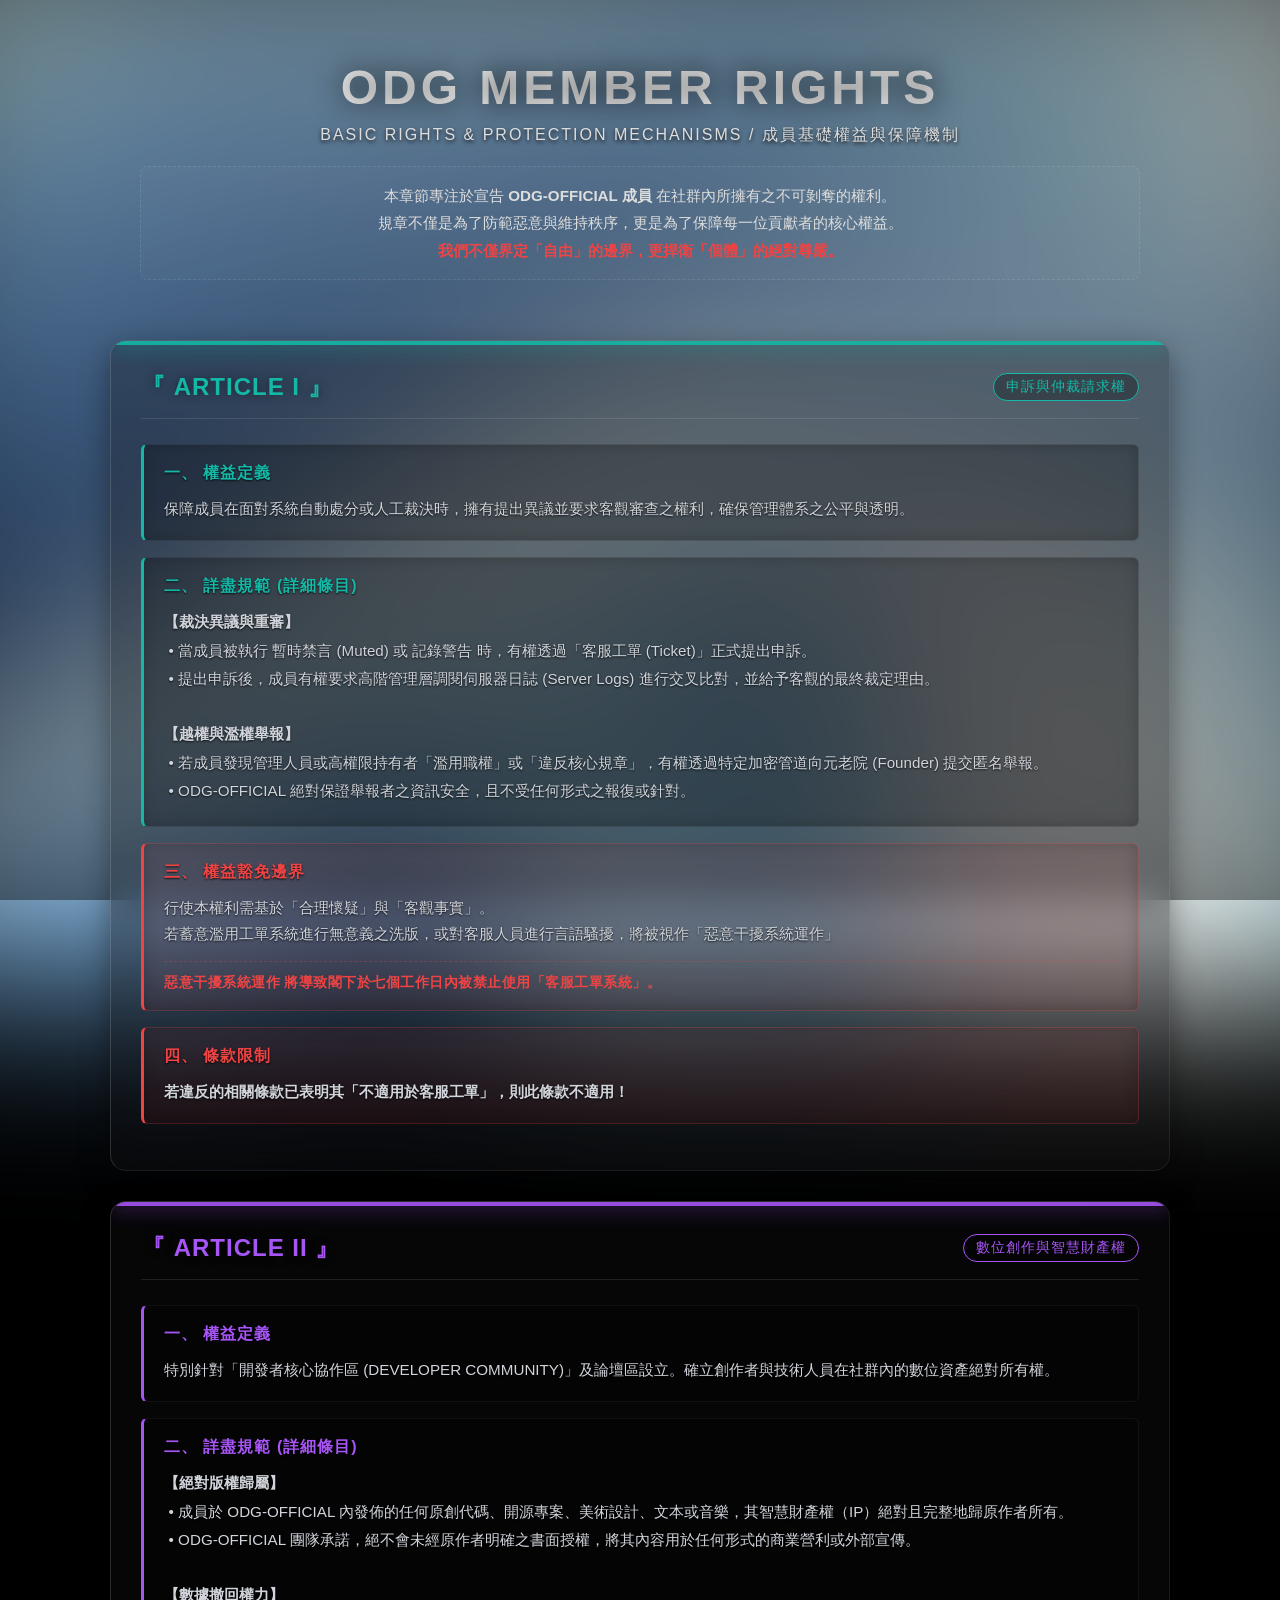
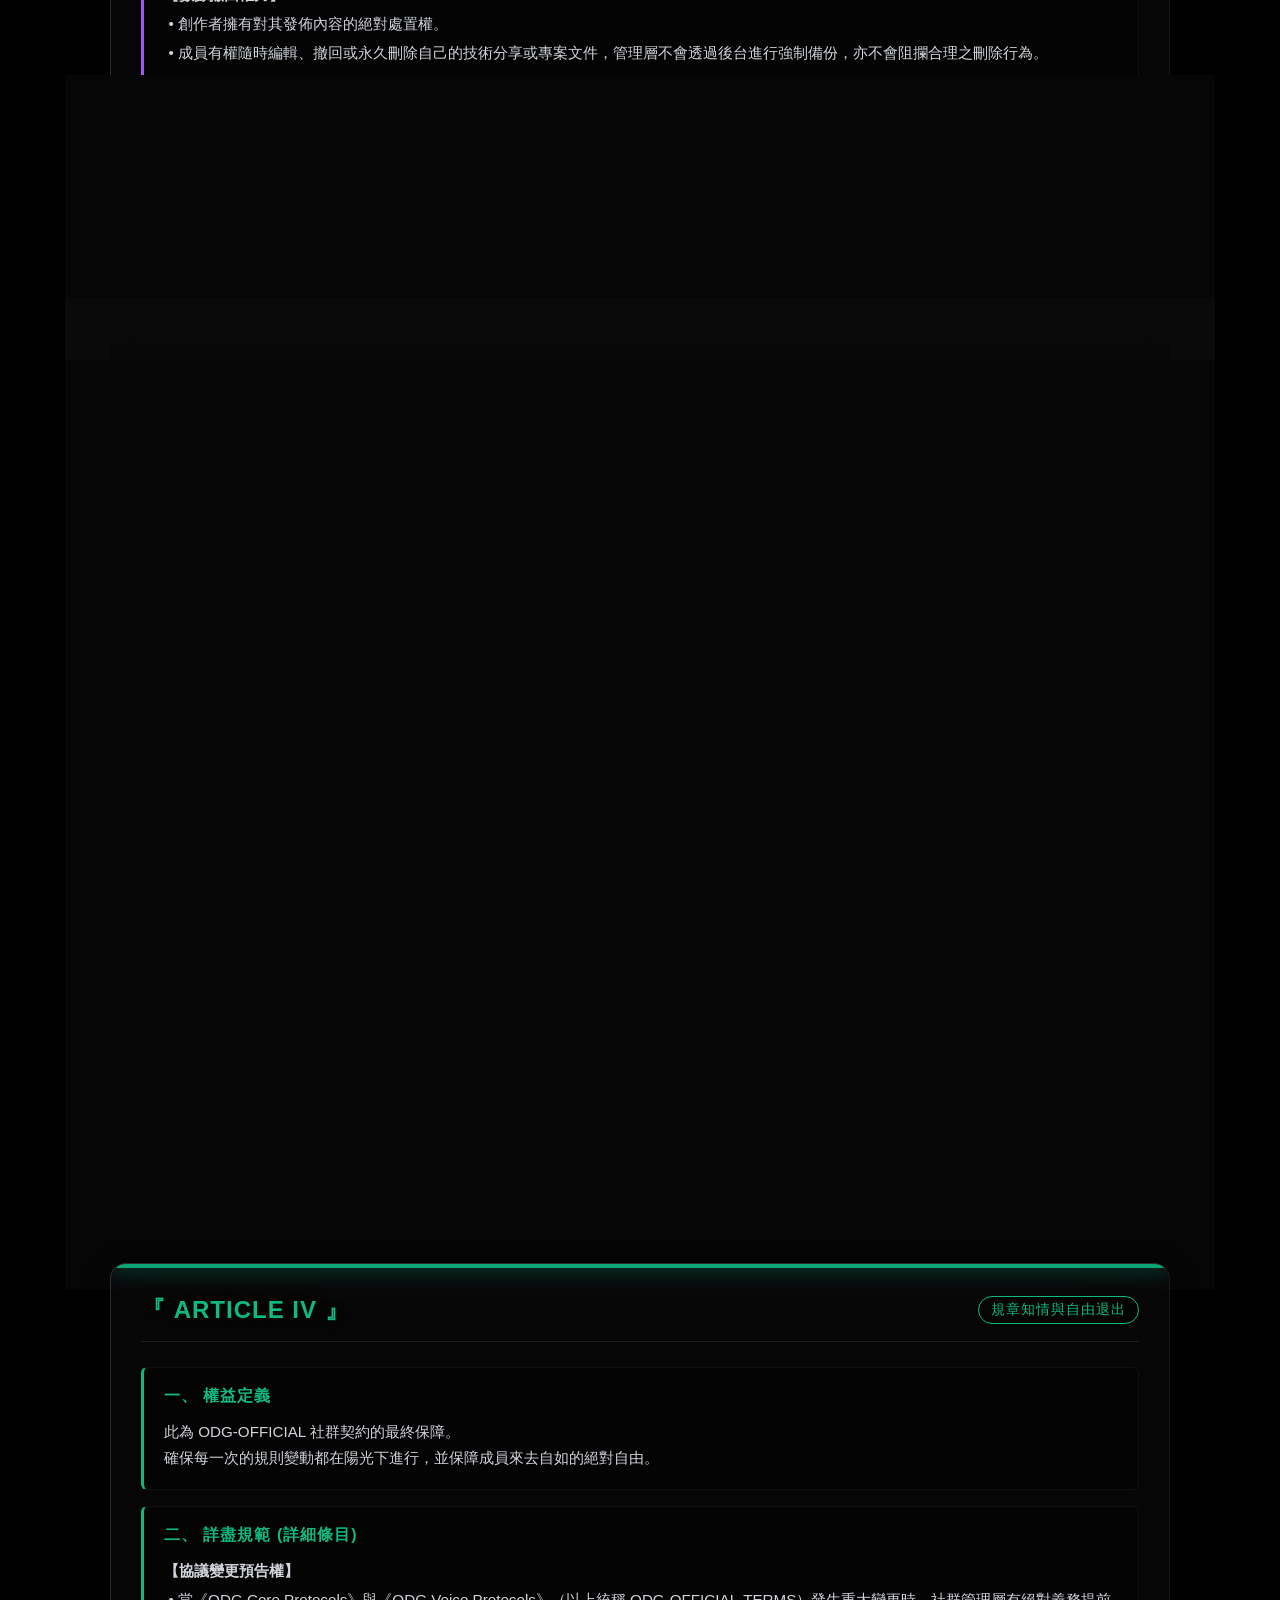
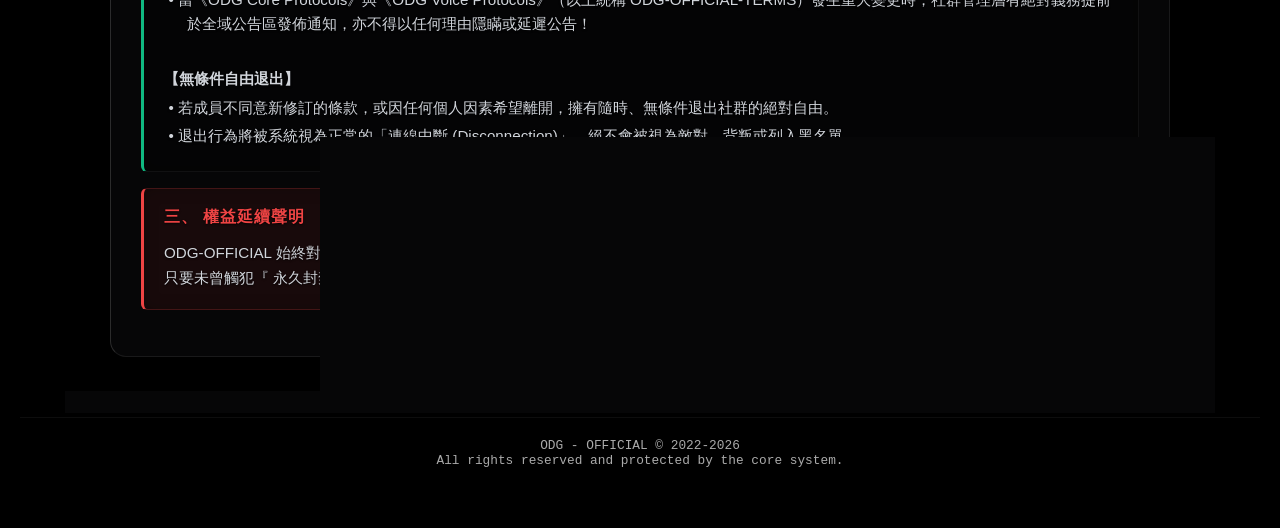
==== enforceable-rights/index.html @ 7519b7c3 "Update enforceable-rights fly~~" ====
<!DOCTYPE html>
<html lang="zh-TW">
<head>
    <meta charset="UTF-8">
    <meta name="viewport" content="width=device-width, initial-scale=1.0">
    <title>ODG-OFFICIAL | 成員基礎權益與保障機制</title>
    <link href="https://cdnjs.cloudflare.com/ajax/libs/font-awesome/6.5.2/css/all.min.css" rel="stylesheet">
    <link rel="stylesheet" href="style.css">
    <link rel="icon" href="favicon.png" type="image/png">
</head>
<body>

    <div class="header">
        <h1>ODG Member Rights</h1>
        <p>Basic Rights & Protection Mechanisms / 成員基礎權益與保障機制</p>
        <div class="rule-intro-text">
            本章節專注於宣告 <strong>ODG-OFFICIAL 成員</strong> 在社群內所擁有之不可剝奪的權利。<br>
            規章不僅是為了防範惡意與維持秩序，更是為了保障每一位貢獻者的核心權益。<br>
            <span class="highlight-text">我們不僅界定「自由」的邊界，更捍衛「個體」的絕對尊嚴。</span>
        </div>
    </div>

    <div class="rules-container">

        <div class="rule-card" style="--theme-color: #14b8a6;">
            <div class="card-header">
                <div class="role-name">『 ARTICLE I 』</div>
                <div class="role-badge">申訴與仲裁請求權</div>
            </div>
            
            <div class="legal-subcard">
                <div class="legal-section-title">一、 權益定義</div>
                <div class="legal-text">
                    保障成員在面對系統自動處分或人工裁決時，擁有提出異議並要求客觀審查之權利，確保管理體系之公平與透明。
                </div>
            </div>

            <div class="legal-subcard">
                <div class="legal-section-title">二、 詳盡規範 (詳細條目)</div>
                <div class="legal-text">
                    <strong>【裁決異議與重審】</strong>
                    <div style="padding-left: 1.5em; text-indent: -1.2em; margin: 4px 0; line-height: 1.6;">• 當成員被執行 暫時禁言 (Muted) 或 記錄警告 時，有權透過「客服工單 (Ticket)」正式提出申訴。</div>
                    <div style="padding-left: 1.5em; text-indent: -1.2em; margin: 4px 0; line-height: 1.6;">• 提出申訴後，成員有權要求高階管理層調閱伺服器日誌 (Server Logs) 進行交叉比對，並給予客觀的最終裁定理由。</div>
                    <br>
                    
                    <strong>【越權與濫權舉報】</strong>
                    <div style="padding-left: 1.5em; text-indent: -1.2em; margin: 4px 0; line-height: 1.6;">• 若成員發現管理人員或高權限持有者「濫用職權」或「違反核心規章」，有權透過特定加密管道向元老院 (Founder) 提交匿名舉報。</div>
                    <div style="padding-left: 1.5em; text-indent: -1.2em; margin: 4px 0; line-height: 1.6;">• ODG-OFFICIAL 絕對保證舉報者之資訊安全，且不受任何形式之報復或針對。</div>
                </div>
            </div>

            <div class="legal-subcard punishment">
                <div class="legal-section-title">三、 權益豁免邊界</div>
                <div class="legal-text">
                    行使本權利需基於「合理懷疑」與「客觀事實」。<br>
                    若蓄意濫用工單系統進行無意義之洗版，或對客服人員進行言語騷擾，將被視作「惡意干擾系統運作」
                </div>
                <div class="punishment-note">
                    惡意干擾系統運作 將導致閣下於七個工作日內被禁止使用「客服工單系統」。<br>
                </div>
            </div>
            <div class="legal-subcard punishment">
                <div class="legal-section-title">四、 條款限制</div>
                <div class="legal-text">
                    <strong>若違反的相關條款已表明其「不適用於客服工單」，則此條款不適用！</strong>
                </div>
            </div>
        </div>

        <div class="rule-card" style="--theme-color: #a855f7;">
            <div class="card-header">
                <div class="role-name">『 ARTICLE II 』</div>
                <div class="role-badge">數位創作與智慧財產權</div>
            </div>
            
            <div class="legal-subcard">
                <div class="legal-section-title">一、 權益定義</div>
                <div class="legal-text">
                    特別針對「開發者核心協作區 (DEVELOPER COMMUNITY)」及論壇區設立。確立創作者與技術人員在社群內的數位資產絕對所有權。
                </div>
            </div>

            <div class="legal-subcard">
                <div class="legal-section-title">二、 詳盡規範 (詳細條目)</div>
                <div class="legal-text">
                    <strong>【絕對版權歸屬】</strong>
                    <div style="padding-left: 1.5em; text-indent: -1.2em; margin: 4px 0; line-height: 1.6;">• 成員於 ODG-OFFICIAL 內發佈的任何原創代碼、開源專案、美術設計、文本或音樂，其智慧財產權（IP）絕對且完整地歸原作者所有。</div>
                    <div style="padding-left: 1.5em; text-indent: -1.2em; margin: 4px 0; line-height: 1.6;">• ODG-OFFICIAL 團隊承諾，絕不會未經原作者明確之書面授權，將其內容用於任何形式的商業營利或外部宣傳。</div>
                    <br>
                    
                    <strong>【數據撤回權力】</strong>
                    <div style="padding-left: 1.5em; text-indent: -1.2em; margin: 4px 0; line-height: 1.6;">• 創作者擁有對其發佈內容的絕對處置權。</div>
                    <div style="padding-left: 1.5em; text-indent: -1.2em; margin: 4px 0; line-height: 1.6;">• 成員有權隨時編輯、撤回或永久刪除自己的技術分享或專案文件，管理層不會透過後台進行強制備份，亦不會阻攔合理之刪除行為。</div>
                </div>
            </div>

            <div class="legal-subcard punishment">
                <div class="legal-section-title">三、 附屬免責聲明</div>
                <div class="legal-text">
                    雖然社群保障版權歸屬，但對於成員在公開頻道發佈之開源代碼，若被第三方成員私下複製或挪用，ODG-OFFICIAL 僅可協助封禁惡意抄襲者，不承擔任何法律責任，亦不負責追訴侵權行為！<br>
                    <span class="muted-text">強烈建議開發者發佈核心代碼前，自行附加適當的開源授權條款 (如 MIT, GPL)。</span>
                </div>
            </div>
        </div>

        <div class="rule-card" style="--theme-color: #3b82f6;">
            <div class="card-header">
                <div class="role-name">『 ARTICLE III 』</div>
                <div class="role-badge">數據隱私與免打擾權</div>
            </div>
            
            <div class="legal-subcard">
                <div class="legal-section-title">一、 權益定義</div>
                <div class="legal-text">
                    彰顯 ODG-OFFICIAL 對資訊安全與個人空間的重視。保障成員對於自身數位足跡的控制權，以及免於無效資訊轟炸的權利。
                </div>
            </div>

            <div class="legal-subcard">
                <div class="legal-section-title">二、 詳盡規範 (詳細條目)</div>
                <div class="legal-text">
                    <strong>【數據被遺忘權】</strong>
                    <div style="padding-left: 1.5em; text-indent: -1.2em; margin: 4px 0; line-height: 1.6;">• 用戶若決定永久退出 ODG-OFFICIAL，有權向管理層申請（或自行手動）抹除過往在特定區域的敏感發言、綁定的身份驗證數據或關聯帳戶資訊（相關法律條文請參考：GDPR Article 17）。</div>
                    <div style="padding-left: 1.5em; text-indent: -1.2em; margin: 4px 0; line-height: 1.6;">• ODG-OFFICIAL 在此承諾不對一般用戶之常規數據作任何形式的 惡意留存 或 暗網出售。</div>
                    <br>
                    
                    <strong>【資訊免打擾權】</strong>
                    <div style="padding-left: 1.5em; text-indent: -1.2em; margin: 4px 0; line-height: 1.6;">• 成員擁有絕對的權利，靜音 (Mute) 或關閉任何特定頻道、語音房、專案區塊或活動的通知。</div>
                    <div style="padding-left: 1.5em; text-indent: -1.2em; margin: 4px 0; line-height: 1.6;">• 管理層絕不會因成員「未讀訊息」、「未參與日常活動」或「長期潛水」而剝奪其現有的基礎權限或施加懲罰。</div>
                </div>
            </div>

            <div class="legal-subcard punishment">
                <div class="legal-section-title">三、 權限優先級說明</div>
                <div class="legal-text">
                    「資訊免打擾權」不包含阻擋 <strong>全域性重大安全警報 (@everyone / @here)</strong> 或 <strong>管理員的直接標記 (@User)</strong>。<br>
                    當涉及伺服器存亡、協議重大更新或直接針對個人的安全警告時，系統通知將強制穿透免打擾設定。
                </div>
            </div>
                <div class="legal-subcard punishment">
                <div class="legal-section-title">四、 條款限制</div>
                <div class="legal-text">
                    「數據被遺忘權」不適用於以下情況：
                    <div style="padding-left: 1.5em; text-indent: -1.2em; margin: 4px 0; line-height: 1.6;">• 用戶明確同意並授權 ODG-OFFICIAL 在特定情況下保留或使用其數據。</div>
                    <div style="padding-left: 1.5em; text-indent: -1.2em; margin: 4px 0; line-height: 1.6;">• 用戶違反伺服器規則或法律法規，導致數據被保留以作為證據或法律程序的一部分。</div>
                    <div style="padding-left: 1.5em; text-indent: -1.2em; margin: 4px 0; line-height: 1.6;">• 用戶的數據被用於維護伺服器安全、防止濫用或執行法律義務。</div>
                </div>
            </div>
        </div>

        <div class="rule-card" style="--theme-color: #10b981;">
            <div class="card-header">
                <div class="role-name">『 ARTICLE IV 』</div>
                <div class="role-badge">規章知情與自由退出</div>
            </div>
            
            <div class="legal-subcard">
                <div class="legal-section-title">一、 權益定義</div>
                <div class="legal-text">
                    此為 ODG-OFFICIAL 社群契約的最終保障。<br>
                    確保每一次的規則變動都在陽光下進行，並保障成員來去自如的絕對自由。
                </div>
            </div>

            <div class="legal-subcard">
                <div class="legal-section-title">二、 詳盡規範 (詳細條目)</div>
                <div class="legal-text">
                    <strong>【協議變更預告權】</strong>
                    <div style="padding-left: 1.5em; text-indent: -1.2em; margin: 4px 0; line-height: 1.6;">• 當《ODG Core Protocols》與《ODG Voice Protocols》（以上統稱 ODG-OFFICIAL-TERMS）發生重大變更時，社群管理層有絕對義務提前於全域公告區發佈通知，亦不得以任何理由隱瞞或延遲公告！</div>
                    <br>
                    
                    <strong>【無條件自由退出】</strong>
                    <div style="padding-left: 1.5em; text-indent: -1.2em; margin: 4px 0; line-height: 1.6;">• 若成員不同意新修訂的條款，或因任何個人因素希望離開，擁有隨時、無條件退出社群的絕對自由。</div>
                    <div style="padding-left: 1.5em; text-indent: -1.2em; margin: 4px 0; line-height: 1.6;">• 退出行為將被系統視為正常的「連線中斷 (Disconnection)」，絕不會被視為敵對、背叛或列入黑名單。</div>
                </div>
            </div>

            <div class="legal-subcard punishment">
                <div class="legal-section-title">三、 權益延續聲明</div>
                <div class="legal-text">
                    ODG-OFFICIAL 始終對和平離開的成員敞開大門。<br>
                    只要未曾觸犯『 永久封禁 (Permanent Ban) 』級別之核心規章，自行退出的成員隨時可以透過合法邀請碼重新接入社群網絡。
                </div>
            </div>
        </div>

    </div>

    <div class="footer">
        ODG - OFFICIAL &copy; 2022-2026<br>
        All rights reserved and protected by the core system.
    </div>

    <script src="script.js"></script>
</body>
</html>
---- enforceable-rights/style.css ----
:root {
    /* 基礎背景與毛玻璃參數 */
    --bg-base: transparent; 
    --glass-bg: rgba(20, 20, 25, 0.3); 
    --glass-border: rgba(255, 255, 255, 0.08); 
    --glass-highlight: rgba(255, 255, 255, 0.15);
    
    /* 文字與角色主題色 */
    --text-main: #f0f0f0;
    --text-muted: #ddd; 
    --c-user: #9ca3af;
    --c-verified: #10b981;
    --c-premium: #fbbf24;
    --c-dev: #3b82f6;
    --c-insider: #ec4899;
    --c-booster: #d946ef;
    --c-mgmt: #ef4444;
    --c-honor: #00fff2;
}

/* ==============================
   全局重置與基礎設定
   ============================== */
* { 
    box-sizing: border-box; 
    margin: 0; 
    padding: 0; 
}

body {
    background-color: #000; 
    color: var(--text-main);
    font-family: 'Segoe UI', 'Roboto', 'Helvetica Neue', sans-serif;
    min-height: 100vh;
    overflow-x: hidden;
    overflow-y: auto; 
    padding: 60px 20px;
    position: relative; 
    
    /* 禁止網頁文字被反白選取 */
    -webkit-user-select: none; 
    -moz-user-select: none;    
    -ms-user-select: none;     
    user-select: none;         
}

/* ==============================
   背景模糊與遮罩 (含開場漸顯動畫)
   ============================== */
body::before {
    content: '';
    position: fixed;
    top: -5%; 
    left: -5%; 
    width: 110%; 
    height: 110%; 
    background-image: url('background.png'); 
    background-size: cover;
    background-position: center;
    background-repeat: no-repeat;
    z-index: -2;
    filter: blur(90px); 
    transform: scale(1.1); 
    
    /* 開場全黑漸顯設定 */
    opacity: 0;
    transition: opacity 2s ease-in-out;
}

/* 當 JS 載入完畢賦予 is-loaded 時，背景亮起 */
body.is-loaded::before {
    opacity: 1;
}

body::after {
    content: '';
    position: fixed;
    top: 0; 
    left: 0; 
    width: 100%; 
    height: 100%;
    background: rgba(0, 0, 0, 0.4); 
    z-index: -1;
}

/* ==============================
   頂部導航與標題區塊 (含開場下沉浮現動畫)
   ============================== */
.header { 
    text-align: center; 
    margin-bottom: 60px; 
    position: relative;
    z-index: 10;
    
    /* 標題初始隱藏並稍微往上，準備降落 */
    opacity: 0;
    transform: translateY(-20px);
    transition: opacity 1.5s ease-out, transform 1.5s ease-out;
}

/* 當 JS 載入完畢賦予 is-loaded 時，標題降落並顯現 */
body.is-loaded .header {
    opacity: 1;
    transform: translateY(0);
}

.header h1 { 
    font-size: 3rem; 
    font-weight: 900; 
    letter-spacing: 4px; 
    text-transform: uppercase; 
    background: linear-gradient(90deg, #fff, #ddd); 
    -webkit-background-clip: text; 
    -webkit-text-fill-color: transparent; 
    margin-bottom: 10px; 
    text-shadow: 0 0 30px rgba(0, 0, 0, 0.8); 
}

.header p { 
    color: var(--text-muted); 
    font-size: 1rem; 
    letter-spacing: 2px; 
    text-transform: uppercase; 
    text-shadow: 0 2px 4px rgba(0, 0, 0, 0.8); 
}

.rule-intro-text {
    max-width: 1000px;
    margin: 20px auto 0 auto;
    font-size: 0.95rem;
    color: var(--text-muted);
    line-height: 1.8;
    padding: 15px;
    background: rgba(255, 255, 255, 0.02);
    border-radius: 8px;
    border: 1px dashed rgba(255, 255, 255, 0.1);
}

.highlight-text {
    color: var(--c-mgmt);
    font-weight: bold;
}

/* ==============================
   核心規章：外層大卡片設計 (繼承毛玻璃 + 動畫)
   ============================== */
.rules-container {
    max-width: 1100px;
    margin: 0 auto 50px auto;
    display: flex;
    flex-direction: column;
    gap: 30px;
    padding: 0 20px;
    position: relative;
    z-index: 10;
}

.rule-card {
    width: 100%;
    background: var(--glass-bg); 
    backdrop-filter: blur(20px); 
    -webkit-backdrop-filter: blur(20px);
    border: 1px solid var(--glass-border); 
    border-top: 1px solid var(--glass-highlight); 
    border-left: 1px solid var(--glass-highlight);
    border-radius: 16px; 
    padding: 30px; 
    position: relative; 
    box-shadow: 0 10px 30px rgba(0, 0, 0, 0.4);
    overflow: hidden;

    /* 動畫初始狀態：透明且往下沉 */
    opacity: 0;
    transform: translateY(40px);
    transition: opacity 0.6s cubic-bezier(0.25, 0.8, 0.25, 1), 
                transform 0.6s cubic-bezier(0.25, 0.8, 0.25, 1), 
                box-shadow 0.3s ease, border-color 0.3s ease;
}

/* 登場動畫完成後的狀態 (由 JS 賦予) */
.rule-card.is-ready {
    opacity: 1;
    transform: translateY(0);
}

/* Hover 懸浮效果 (僅限電腦端，避免手機點擊卡頓) */
@media (hover: hover) and (pointer: fine) {
    .rule-card.is-ready:hover {
        transform: translateY(-8px);
        box-shadow: 0 15px 40px rgba(0, 0, 0, 0.6), 0 0 15px rgba(255, 255, 255, 0.05);
        border-color: rgba(255, 255, 255, 0.3);
    }
}

/* 大卡片頂部顏色光條 */
.rule-card::before {
    content: ''; 
    position: absolute; 
    top: 0; 
    left: 0; 
    right: 0; 
    height: 4px;
    background: var(--theme-color); 
    box-shadow: 0 0 20px var(--theme-color); 
    opacity: 0.9; 
}

.card-header { 
    display: flex; 
    justify-content: space-between; 
    align-items: center; 
    margin-bottom: 25px; 
    padding-bottom: 15px; 
    border-bottom: 1px solid rgba(255, 255, 255, 0.1); 
}

.role-name { 
    font-size: 1.5rem; 
    font-weight: 800; 
    color: var(--theme-color); 
    text-shadow: 0 0 10px rgba(0, 0, 0, 0.5); 
    letter-spacing: 1px;
}

.role-badge { 
    font-size: 0.85rem; 
    padding: 4px 12px; 
    border-radius: 20px; 
    background: rgba(0, 0, 0, 0.3); 
    border: 1px solid var(--theme-color); 
    color: var(--theme-color); 
    letter-spacing: 1px; 
}

/* ==============================
   核心規章：內部法務小卡排版
   ============================== */
.legal-subcard {
    background: rgba(0, 0, 0, 0.25);
    border: 1px solid rgba(255, 255, 255, 0.05);
    border-left: 3px solid var(--theme-color);
    border-radius: 6px;
    padding: 18px 20px;
    margin-bottom: 16px;
    box-shadow: inset 0 0 15px rgba(0, 0, 0, 0.2);
}

/* 處罰專用紅色小卡片 */
.legal-subcard.punishment {
    background: rgba(239, 68, 68, 0.08);
    border: 1px solid rgba(239, 68, 68, 0.2);
    border-left: 3px solid var(--c-mgmt);
}

.legal-section-title {
    color: var(--theme-color);
    font-weight: 700;
    font-size: 1rem;
    margin-bottom: 12px;
    letter-spacing: 1px;
    text-shadow: 0 1px 2px rgba(0, 0, 0, 0.8);
}

.legal-subcard.punishment .legal-section-title {
    color: var(--c-mgmt);
}

.legal-text {
    color: #d1d5db;
    line-height: 1.7;
    margin: 0;
    font-size: 0.95rem;
    text-shadow: 0 1px 2px rgba(0, 0, 0, 0.8);
}

.legal-list {
    margin: 0;
    padding-left: 20px;
    color: #d1d5db;
    line-height: 1.8;
    font-size: 0.95rem;
    text-shadow: 0 1px 2px rgba(0, 0, 0, 0.8);
}

.legal-list.alpha-list {
    list-style-type: upper-alpha;
}

.legal-list li {
    margin-bottom: 10px;
}

.legal-list li:last-child {
    margin-bottom: 0;
}

.legal-list strong {
    color: #fff;
    font-weight: 600;
}

.punishment-note {
    margin-top: 15px;
    padding-top: 12px;
    border-top: 1px dashed rgba(239, 68, 68, 0.3);
    font-size: 0.85rem;
    color: var(--c-mgmt);
    font-weight: bold;
    letter-spacing: 0.5px;
}

/* 輔助文字樣式 */
.muted-text {
    display: block;
    margin-top: 8px;
    font-size: 0.85rem;
    color: #9ca3af;
}

.mono-text {
    display: inline-block;
    margin-top: 4px;
    color: #9ca3af;
    font-family: monospace;
    background: rgba(0, 0, 0, 0.4);
    padding: 2px 6px;
    border-radius: 4px;
}

/* ==============================
   頁尾
   ============================== */
.footer { 
    position: relative;
    z-index: 10;
    text-align: center; 
    margin-top: 60px; 
    color: #aaa; 
    font-size: 0.8rem; 
    font-family: monospace; 
    text-shadow: 0 1px 2px rgba(0, 0, 0, 0.8); 
    border-top: 1px solid rgba(255, 255, 255, 0.05);
    padding-top: 20px;
}

/* ==============================
   手機端自適應 (Mobile Responsive)
   ============================== */
@media screen and (max-width: 768px) {
    body {
        padding: 30px 15px; 
    }

    .header h1 {
        font-size: 2rem; 
        letter-spacing: 2px;
    }

    .header p {
        font-size: 0.85rem;
    }

    .rule-card {
        padding: 20px 15px; 
    }

    .role-name {
        font-size: 1.3rem;
    }
    
    .legal-subcard {
        padding: 15px;
    }
}

.glitch-text {
    position: relative;
    display: inline-block;
    color: transparent; /* 隱藏底字 */
    user-select: none;
}

.glitch-text::after {
    content: '01001011';
    position: absolute;
    left: 0;
    top: 0;
    color: #ef4444; 
    background: transparent;
    animation: scramble 1.5s infinite linear;
    white-space: nowrap;
}

/* 定義亂碼切換的影格 */
@keyframes scramble {
    0%   { content: '████████'; opacity: 0.8; }
    10%  { content: '#$@%*&!?'; opacity: 1; }
    20%  { content: '01001011'; }
    30%  { content: 'DATA_ERR'; }
    40%  { content: '▒▒▒▒▒▒▒▒'; }
    50%  { content: 'REDACTED'; color: #ef4444; }
    60%  { content: '0x8F2A1C'; }
    70%  { content: '████████'; }
    80%  { content: 'SYSERROR'; }
    90%  { content: '▒▒▒▒▒▒▒▒'; }
    100% { content: '████████'; opacity: 0.8; }
}
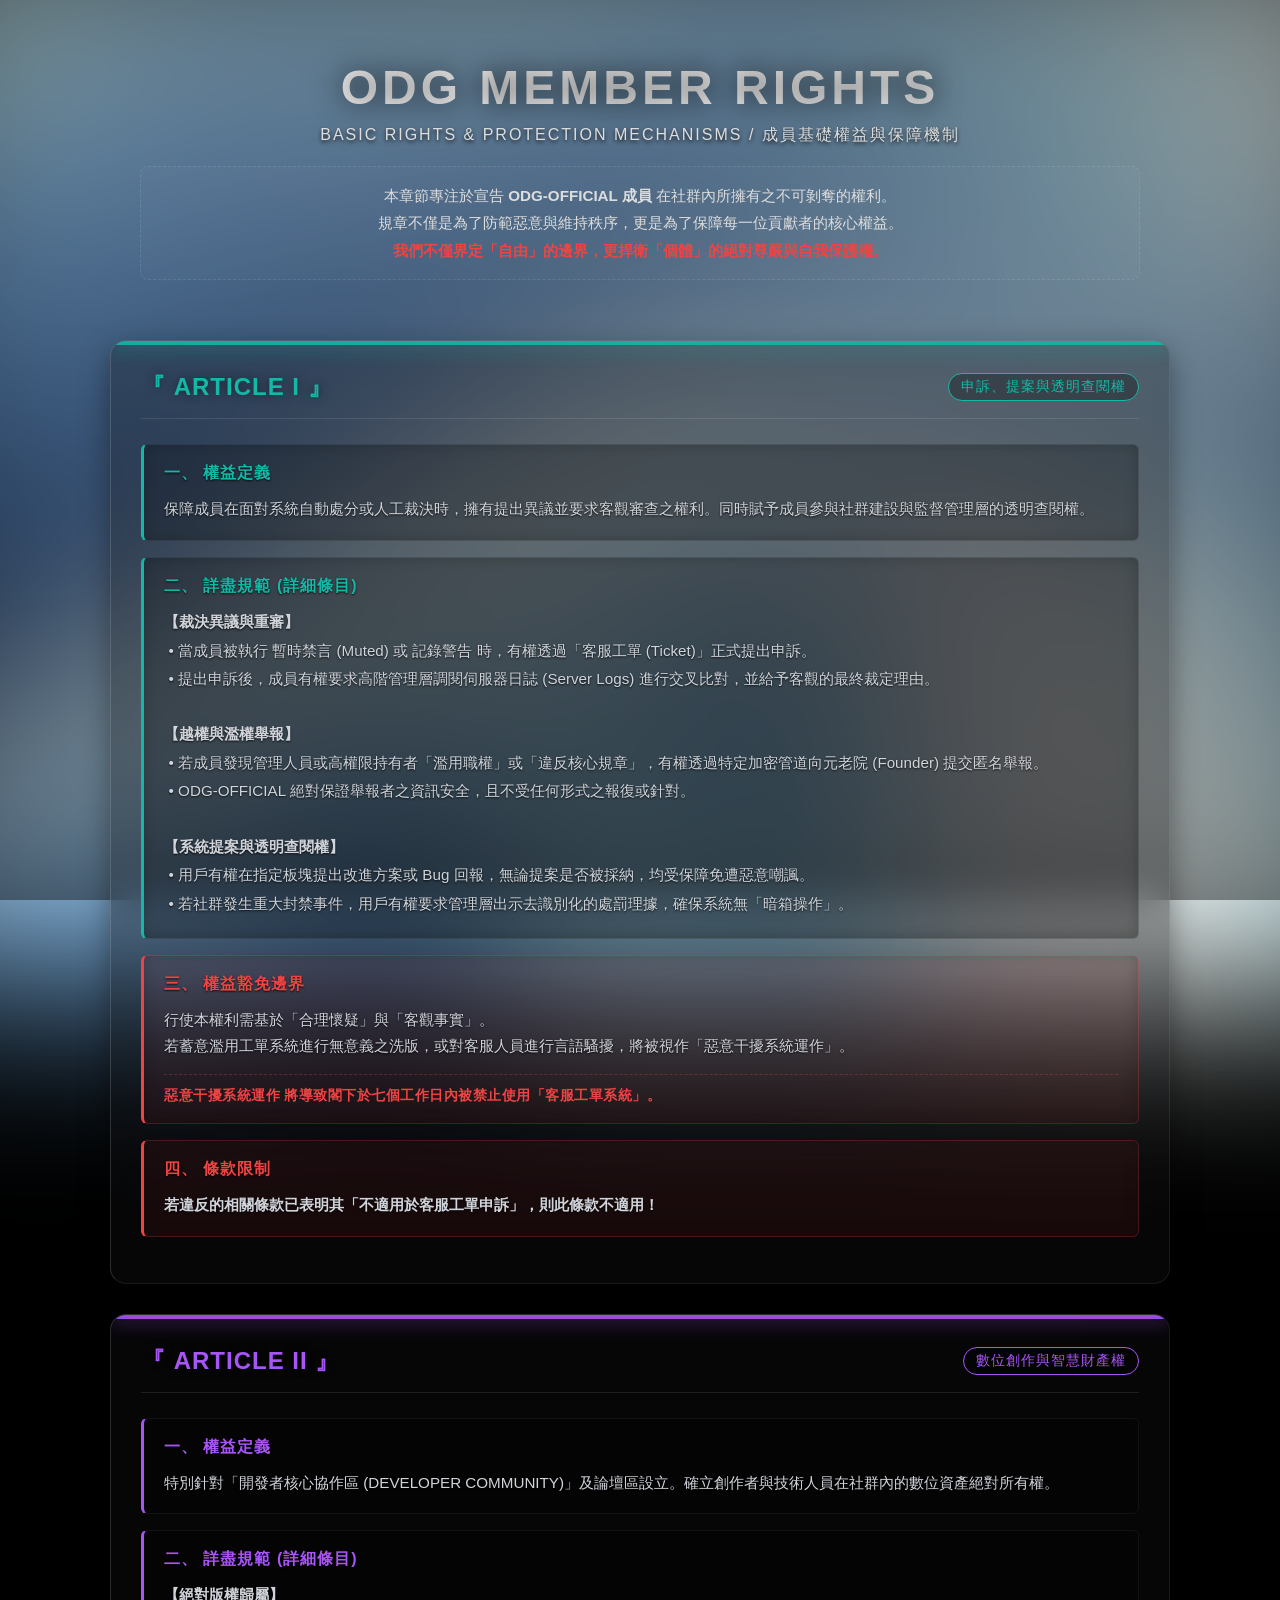
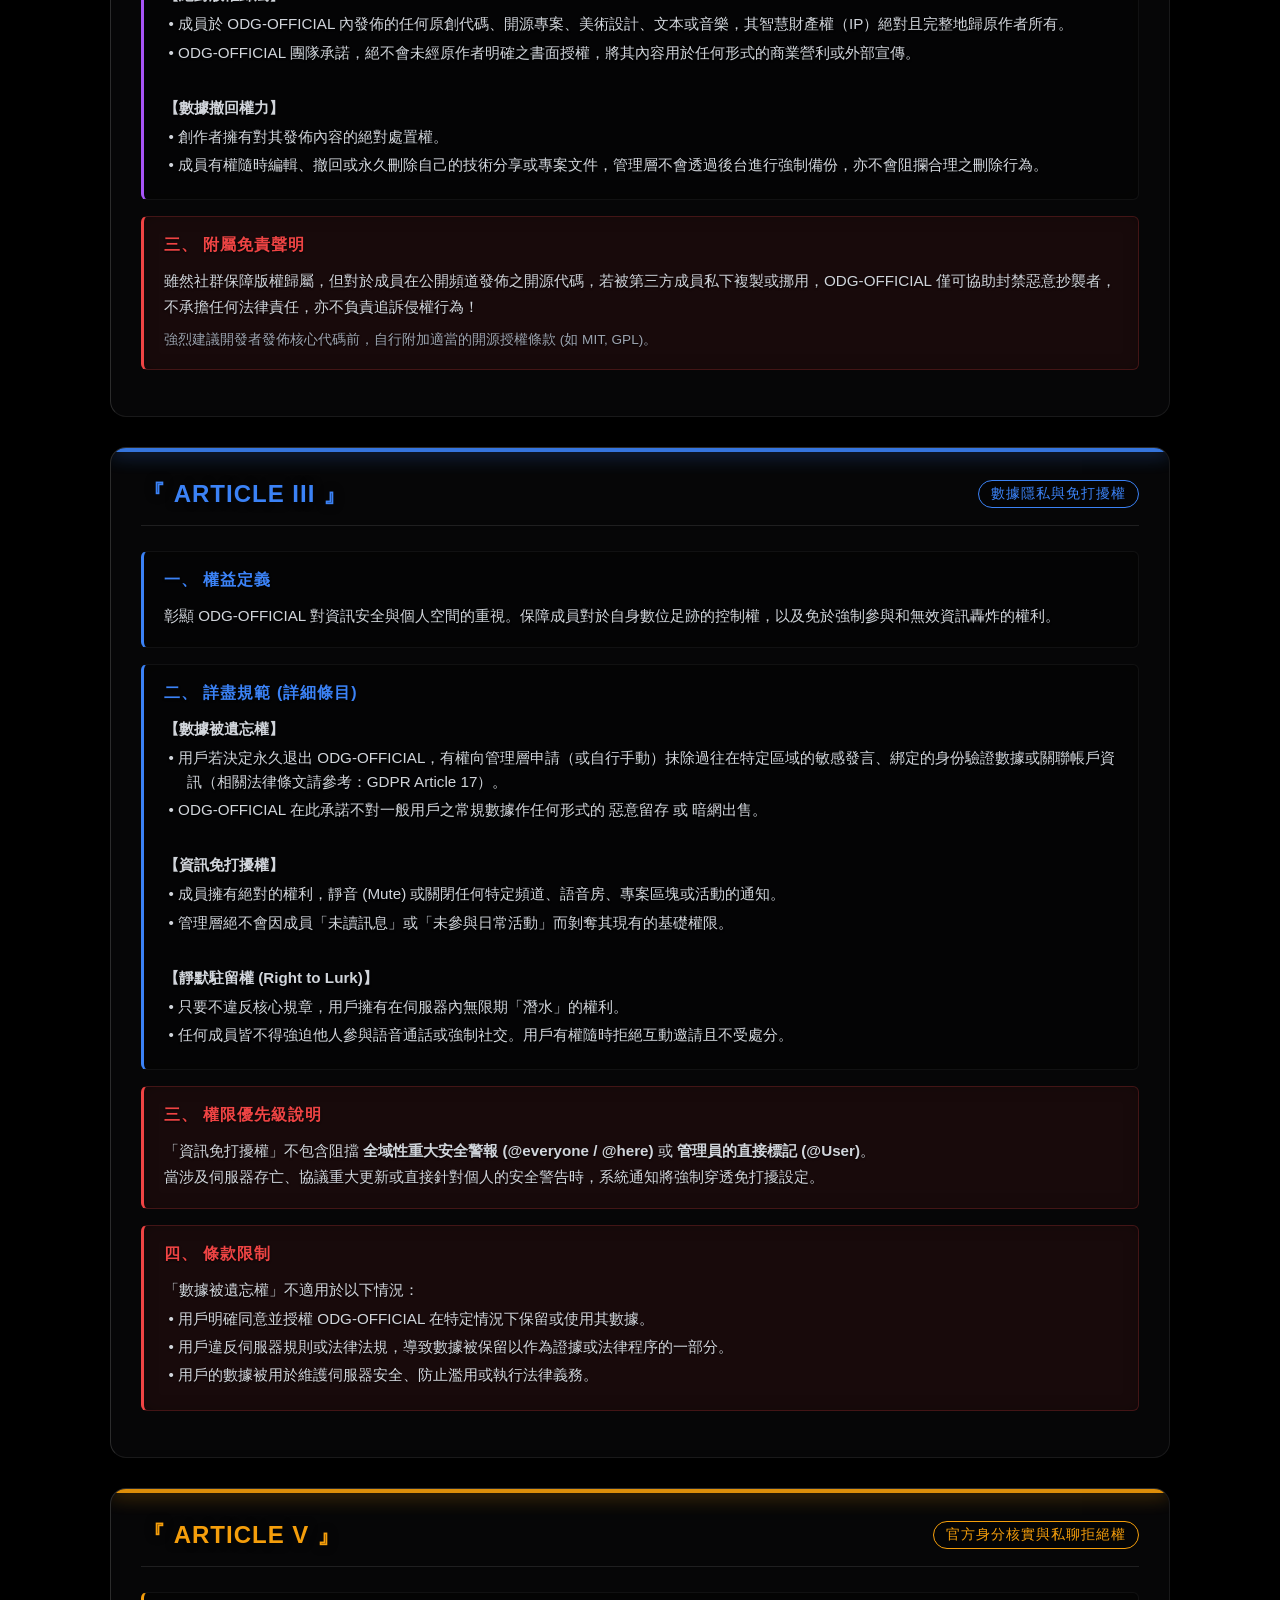
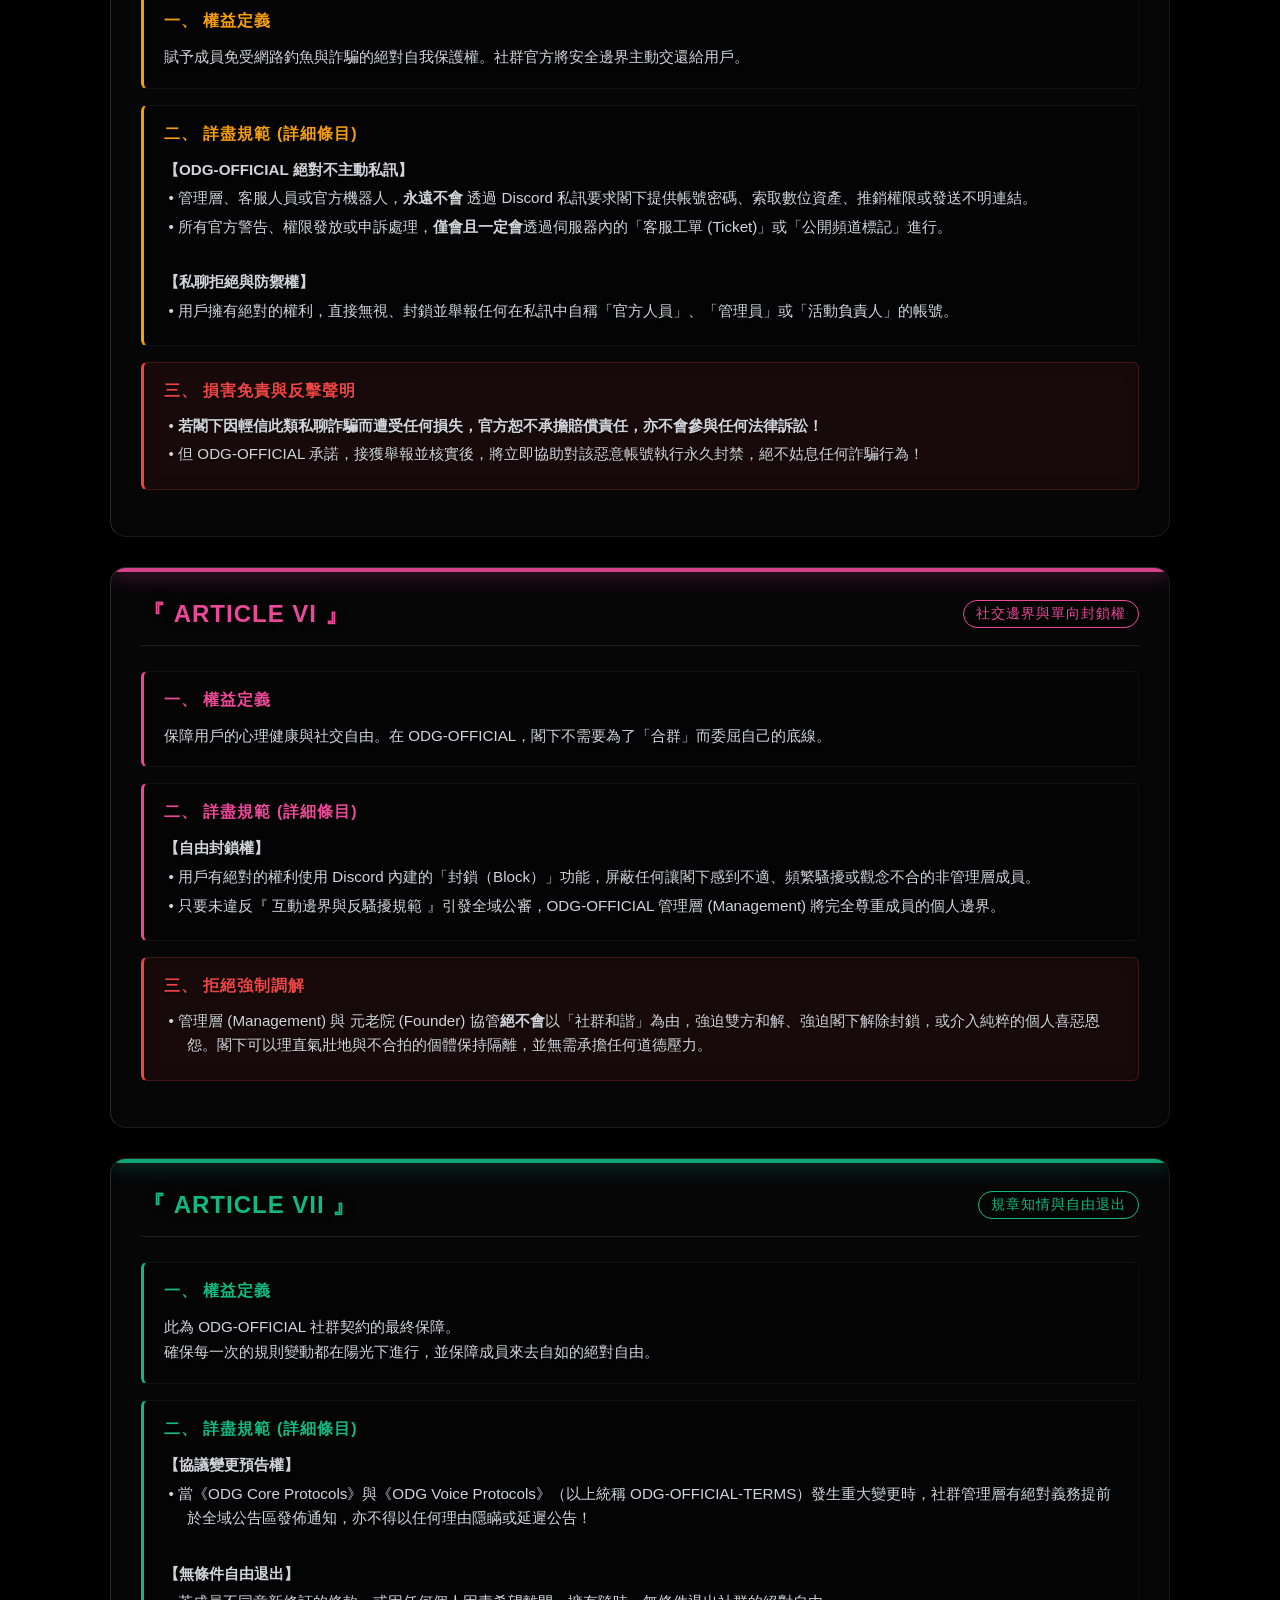
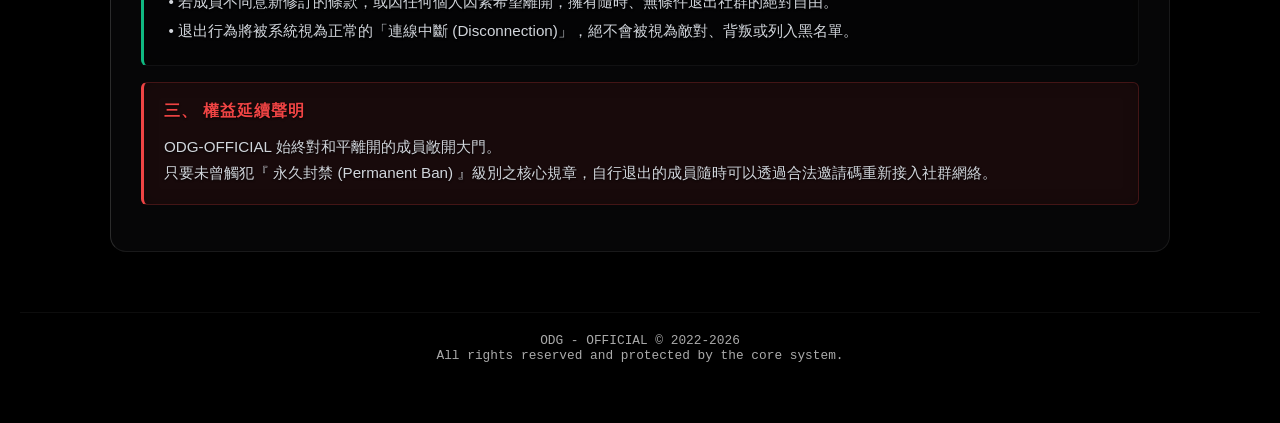
==== commit ac265d92: "Update index.html" ====
--- a/enforceable-rights/index.html
+++ b/enforceable-rights/index.html
@@ -16,7 +16,7 @@
         <div class="rule-intro-text">
             本章節專注於宣告 <strong>ODG-OFFICIAL 成員</strong> 在社群內所擁有之不可剝奪的權利。<br>
             規章不僅是為了防範惡意與維持秩序，更是為了保障每一位貢獻者的核心權益。<br>
-            <span class="highlight-text">我們不僅界定「自由」的邊界，更捍衛「個體」的絕對尊嚴。</span>
+            <span class="highlight-text">我們不僅界定「自由」的邊界，更捍衛「個體」的絕對尊嚴與自我保護權。</span>
         </div>
     </div>
 
@@ -25,13 +25,13 @@
         <div class="rule-card" style="--theme-color: #14b8a6;">
             <div class="card-header">
                 <div class="role-name">『 ARTICLE I 』</div>
-                <div class="role-badge">申訴與仲裁請求權</div>
-            </div>
-            
-            <div class="legal-subcard">
-                <div class="legal-section-title">一、 權益定義</div>
-                <div class="legal-text">
-                    保障成員在面對系統自動處分或人工裁決時，擁有提出異議並要求客觀審查之權利，確保管理體系之公平與透明。
+                <div class="role-badge">申訴、提案與透明查閱權</div>
+            </div>
+            
+            <div class="legal-subcard">
+                <div class="legal-section-title">一、 權益定義</div>
+                <div class="legal-text">
+                    保障成員在面對系統自動處分或人工裁決時，擁有提出異議並要求客觀審查之權利。同時賦予成員參與社群建設與監督管理層的透明查閱權。
                 </div>
             </div>
 
@@ -46,6 +46,11 @@
                     <strong>【越權與濫權舉報】</strong>
                     <div style="padding-left: 1.5em; text-indent: -1.2em; margin: 4px 0; line-height: 1.6;">• 若成員發現管理人員或高權限持有者「濫用職權」或「違反核心規章」，有權透過特定加密管道向元老院 (Founder) 提交匿名舉報。</div>
                     <div style="padding-left: 1.5em; text-indent: -1.2em; margin: 4px 0; line-height: 1.6;">• ODG-OFFICIAL 絕對保證舉報者之資訊安全，且不受任何形式之報復或針對。</div>
+                    <br>
+
+                    <strong>【系統提案與透明查閱權】</strong>
+                    <div style="padding-left: 1.5em; text-indent: -1.2em; margin: 4px 0; line-height: 1.6;">• 用戶有權在指定板塊提出改進方案或 Bug 回報，無論提案是否被採納，均受保障免遭惡意嘲諷。</div>
+                    <div style="padding-left: 1.5em; text-indent: -1.2em; margin: 4px 0; line-height: 1.6;">• 若社群發生重大封禁事件，用戶有權要求管理層出示去識別化的處罰理據，確保系統無「暗箱操作」。</div>
                 </div>
             </div>
 
@@ -53,7 +58,7 @@
                 <div class="legal-section-title">三、 權益豁免邊界</div>
                 <div class="legal-text">
                     行使本權利需基於「合理懷疑」與「客觀事實」。<br>
-                    若蓄意濫用工單系統進行無意義之洗版，或對客服人員進行言語騷擾，將被視作「惡意干擾系統運作」
+                    若蓄意濫用工單系統進行無意義之洗版，或對客服人員進行言語騷擾，將被視作「惡意干擾系統運作」。
                 </div>
                 <div class="punishment-note">
                     惡意干擾系統運作 將導致閣下於七個工作日內被禁止使用「客服工單系統」。<br>
@@ -62,7 +67,7 @@
             <div class="legal-subcard punishment">
                 <div class="legal-section-title">四、 條款限制</div>
                 <div class="legal-text">
-                    <strong>若違反的相關條款已表明其「不適用於客服工單」，則此條款不適用！</strong>
+                    <strong>若違反的相關條款已表明其「不適用於客服工單申訴」，則此條款不適用！</strong>
                 </div>
             </div>
         </div>
@@ -112,7 +117,7 @@
             <div class="legal-subcard">
                 <div class="legal-section-title">一、 權益定義</div>
                 <div class="legal-text">
-                    彰顯 ODG-OFFICIAL 對資訊安全與個人空間的重視。保障成員對於自身數位足跡的控制權，以及免於無效資訊轟炸的權利。
+                    彰顯 ODG-OFFICIAL 對資訊安全與個人空間的重視。保障成員對於自身數位足跡的控制權，以及免於強制參與和無效資訊轟炸的權利。
                 </div>
             </div>
 
@@ -126,7 +131,12 @@
                     
                     <strong>【資訊免打擾權】</strong>
                     <div style="padding-left: 1.5em; text-indent: -1.2em; margin: 4px 0; line-height: 1.6;">• 成員擁有絕對的權利，靜音 (Mute) 或關閉任何特定頻道、語音房、專案區塊或活動的通知。</div>
-                    <div style="padding-left: 1.5em; text-indent: -1.2em; margin: 4px 0; line-height: 1.6;">• 管理層絕不會因成員「未讀訊息」、「未參與日常活動」或「長期潛水」而剝奪其現有的基礎權限或施加懲罰。</div>
+                    <div style="padding-left: 1.5em; text-indent: -1.2em; margin: 4px 0; line-height: 1.6;">• 管理層絕不會因成員「未讀訊息」或「未參與日常活動」而剝奪其現有的基礎權限。</div>
+                    <br>
+
+                    <strong>【靜默駐留權 (Right to Lurk)】</strong>
+                    <div style="padding-left: 1.5em; text-indent: -1.2em; margin: 4px 0; line-height: 1.6;">• 只要不違反核心規章，用戶擁有在伺服器內無限期「潛水」的權利。</div>
+                    <div style="padding-left: 1.5em; text-indent: -1.2em; margin: 4px 0; line-height: 1.6;">• 任何成員皆不得強迫他人參與語音通話或強制社交。用戶有權隨時拒絕互動邀請且不受處分。</div>
                 </div>
             </div>
 
@@ -137,7 +147,7 @@
                     當涉及伺服器存亡、協議重大更新或直接針對個人的安全警告時，系統通知將強制穿透免打擾設定。
                 </div>
             </div>
-                <div class="legal-subcard punishment">
+            <div class="legal-subcard punishment">
                 <div class="legal-section-title">四、 條款限制</div>
                 <div class="legal-text">
                     「數據被遺忘權」不適用於以下情況：
@@ -148,9 +158,74 @@
             </div>
         </div>
 
+        <div class="rule-card" style="--theme-color: #f59e0b;">
+            <div class="card-header">
+                <div class="role-name">『 ARTICLE V 』</div>
+                <div class="role-badge">官方身分核實與私聊拒絕權</div>
+            </div>
+            
+            <div class="legal-subcard">
+                <div class="legal-section-title">一、 權益定義</div>
+                <div class="legal-text">
+                    賦予成員免受網路釣魚與詐騙的絕對自我保護權。社群官方將安全邊界主動交還給用戶。
+                </div>
+            </div>
+
+            <div class="legal-subcard">
+                <div class="legal-section-title">二、 詳盡規範 (詳細條目)</div>
+                <div class="legal-text">
+                    <strong>【ODG-OFFICIAL 絕對不主動私訊】</strong>
+                    <div style="padding-left: 1.5em; text-indent: -1.2em; margin: 4px 0; line-height: 1.6;">• 管理層、客服人員或官方機器人，<strong>永遠不會 </strong>透過 Discord 私訊要求閣下提供帳號密碼、索取數位資產、推銷權限或發送不明連結。</div>
+                    <div style="padding-left: 1.5em; text-indent: -1.2em; margin: 4px 0; line-height: 1.6;">• 所有官方警告、權限發放或申訴處理，<strong>僅會且一定會</strong>透過伺服器內的「客服工單 (Ticket)」或「公開頻道標記」進行。</div>
+                    <br>
+                    
+                    <strong>【私聊拒絕與防禦權】</strong>
+                    <div style="padding-left: 1.5em; text-indent: -1.2em; margin: 4px 0; line-height: 1.6;">• 用戶擁有絕對的權利，直接無視、封鎖並舉報任何在私訊中自稱「官方人員」、「管理員」或「活動負責人」的帳號。</div>
+                </div>
+            </div>
+
+            <div class="legal-subcard punishment">
+                <div class="legal-section-title">三、 損害免責與反擊聲明</div>
+                <div class="legal-text">
+                    <div style="padding-left: 1.5em; text-indent: -1.2em; margin: 4px 0; line-height: 1.6;">• <strong>若閣下因輕信此類私聊詐騙而遭受任何損失，官方恕不承擔賠償責任，亦不會參與任何法律訴訟！</strong></div>
+                    <div style="padding-left: 1.5em; text-indent: -1.2em; margin: 4px 0; line-height: 1.6;">• 但 ODG-OFFICIAL 承諾，接獲舉報並核實後，將立即協助對該惡意帳號執行永久封禁，絕不姑息任何詐騙行為！</div>
+                </div>
+            </div>
+        </div>
+
+        <div class="rule-card" style="--theme-color: #ec4899;">
+            <div class="card-header">
+                <div class="role-name">『 ARTICLE VI 』</div>
+                <div class="role-badge">社交邊界與單向封鎖權</div>
+            </div>
+            
+            <div class="legal-subcard">
+                <div class="legal-section-title">一、 權益定義</div>
+                <div class="legal-text">
+                    保障用戶的心理健康與社交自由。在 ODG-OFFICIAL，閣下不需要為了「合群」而委屈自己的底線。
+                </div>
+            </div>
+
+            <div class="legal-subcard">
+                <div class="legal-section-title">二、 詳盡規範 (詳細條目)</div>
+                <div class="legal-text">
+                    <strong>【自由封鎖權】</strong>
+                    <div style="padding-left: 1.5em; text-indent: -1.2em; margin: 4px 0; line-height: 1.6;">• 用戶有絕對的權利使用 Discord 內建的「封鎖（Block）」功能，屏蔽任何讓閣下感到不適、頻繁騷擾或觀念不合的非管理層成員。</div>
+                    <div style="padding-left: 1.5em; text-indent: -1.2em; margin: 4px 0; line-height: 1.6;">• 只要未違反『 互動邊界與反騷擾規範 』引發全域公審，ODG-OFFICIAL 管理層 (Management) 將完全尊重成員的個人邊界。</div>
+                </div>
+            </div>
+            
+            <div class="legal-subcard punishment">
+                <div class="legal-section-title">三、 拒絕強制調解</div>
+                <div class="legal-text">
+                    <div style="padding-left: 1.5em; text-indent: -1.2em; margin: 4px 0; line-height: 1.6;">• 管理層 (Management) 與 元老院 (Founder) 協管<strong>絕不會</strong>以「社群和諧」為由，強迫雙方和解、強迫閣下解除封鎖，或介入純粹的個人喜惡恩怨。閣下可以理直氣壯地與不合拍的個體保持隔離，並無需承擔任何道德壓力。</div>
+                </div>
+            </div>
+        </div>
+
         <div class="rule-card" style="--theme-color: #10b981;">
             <div class="card-header">
-                <div class="role-name">『 ARTICLE IV 』</div>
+                <div class="role-name">『 ARTICLE VII 』</div>
                 <div class="role-badge">規章知情與自由退出</div>
             </div>
             
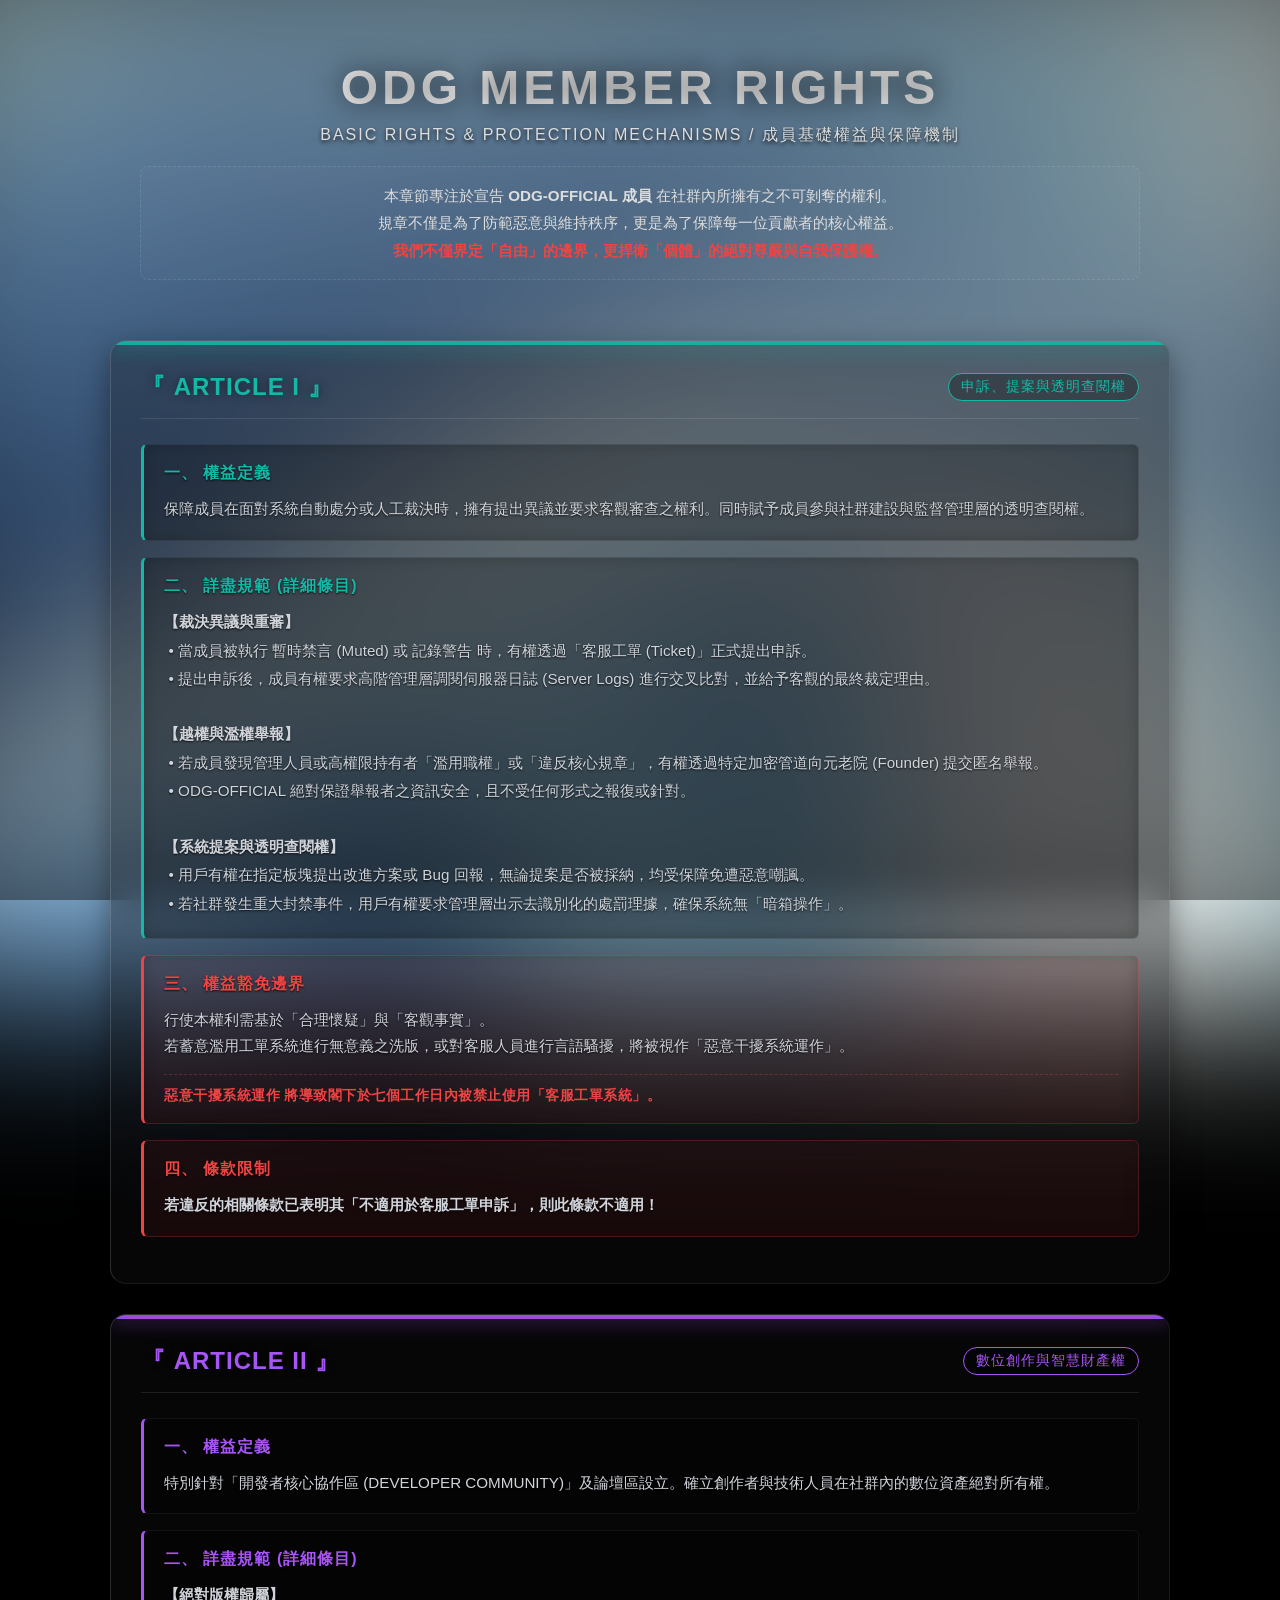
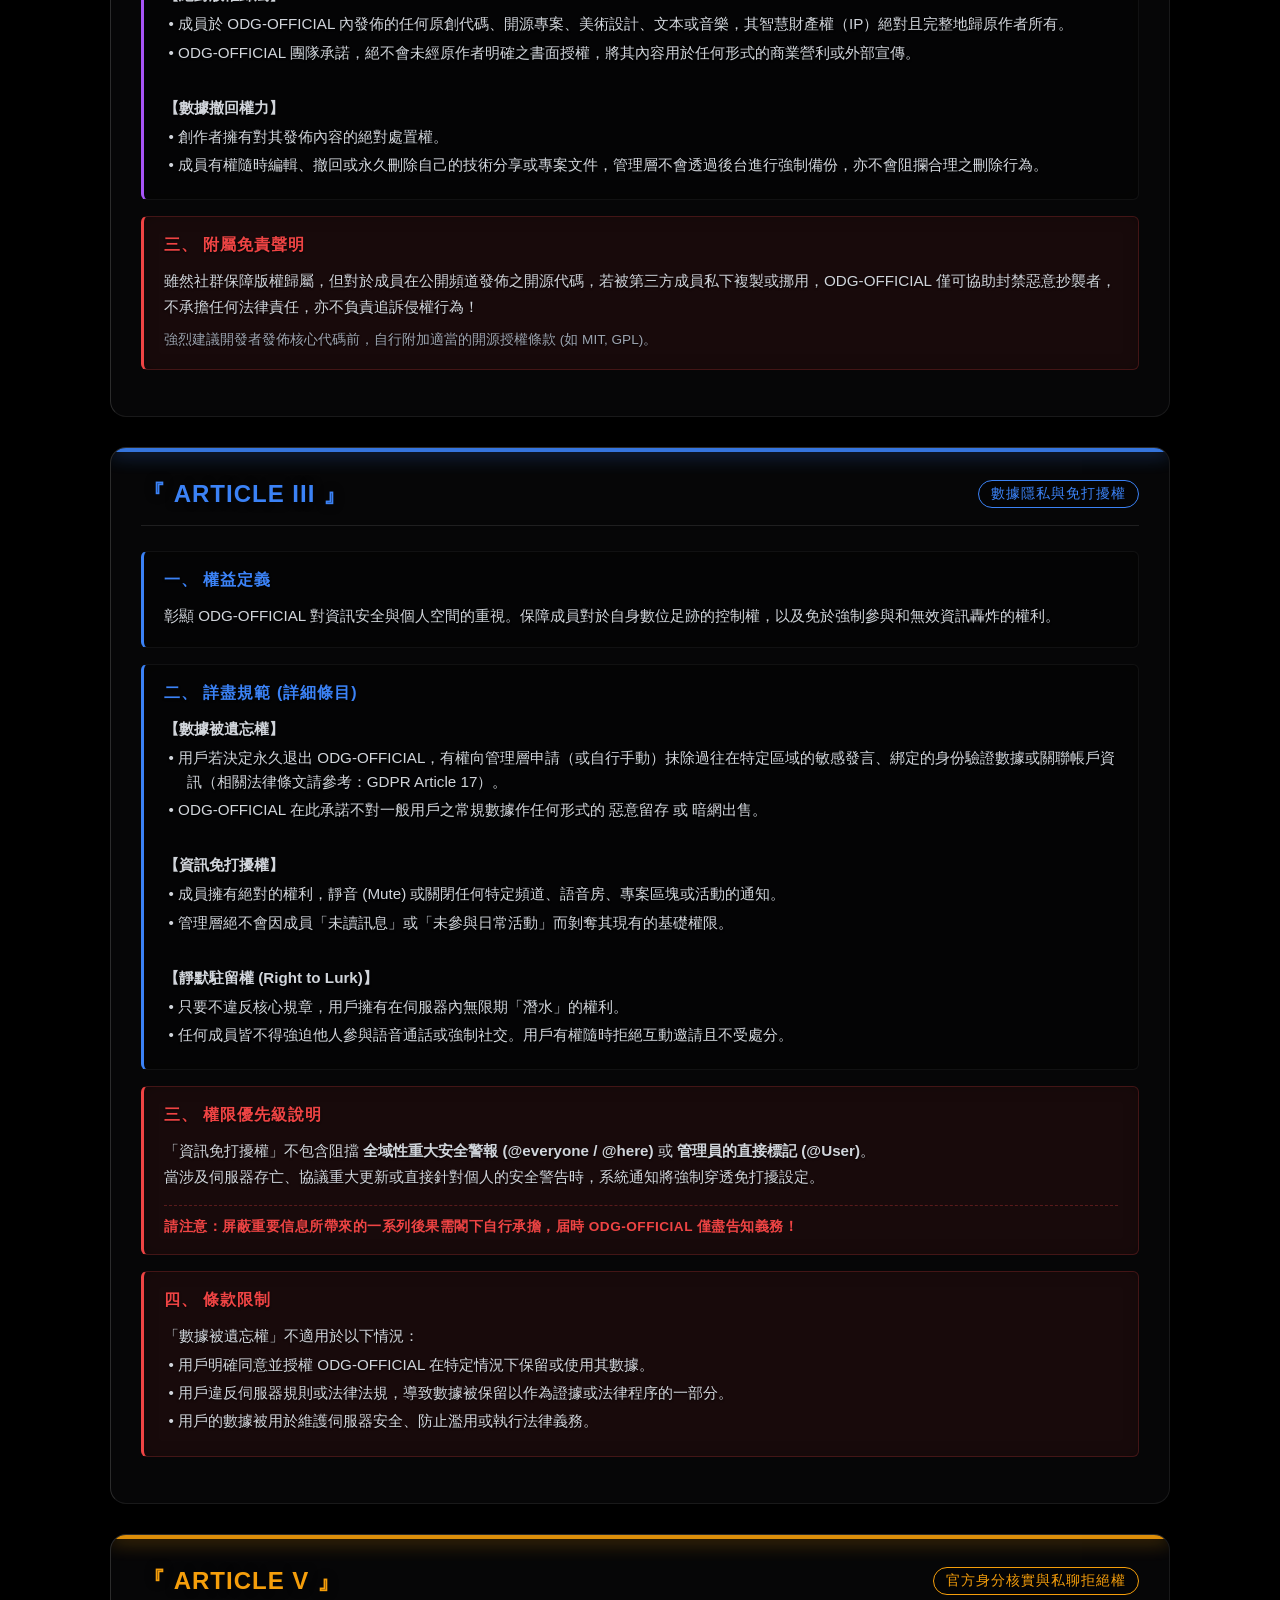
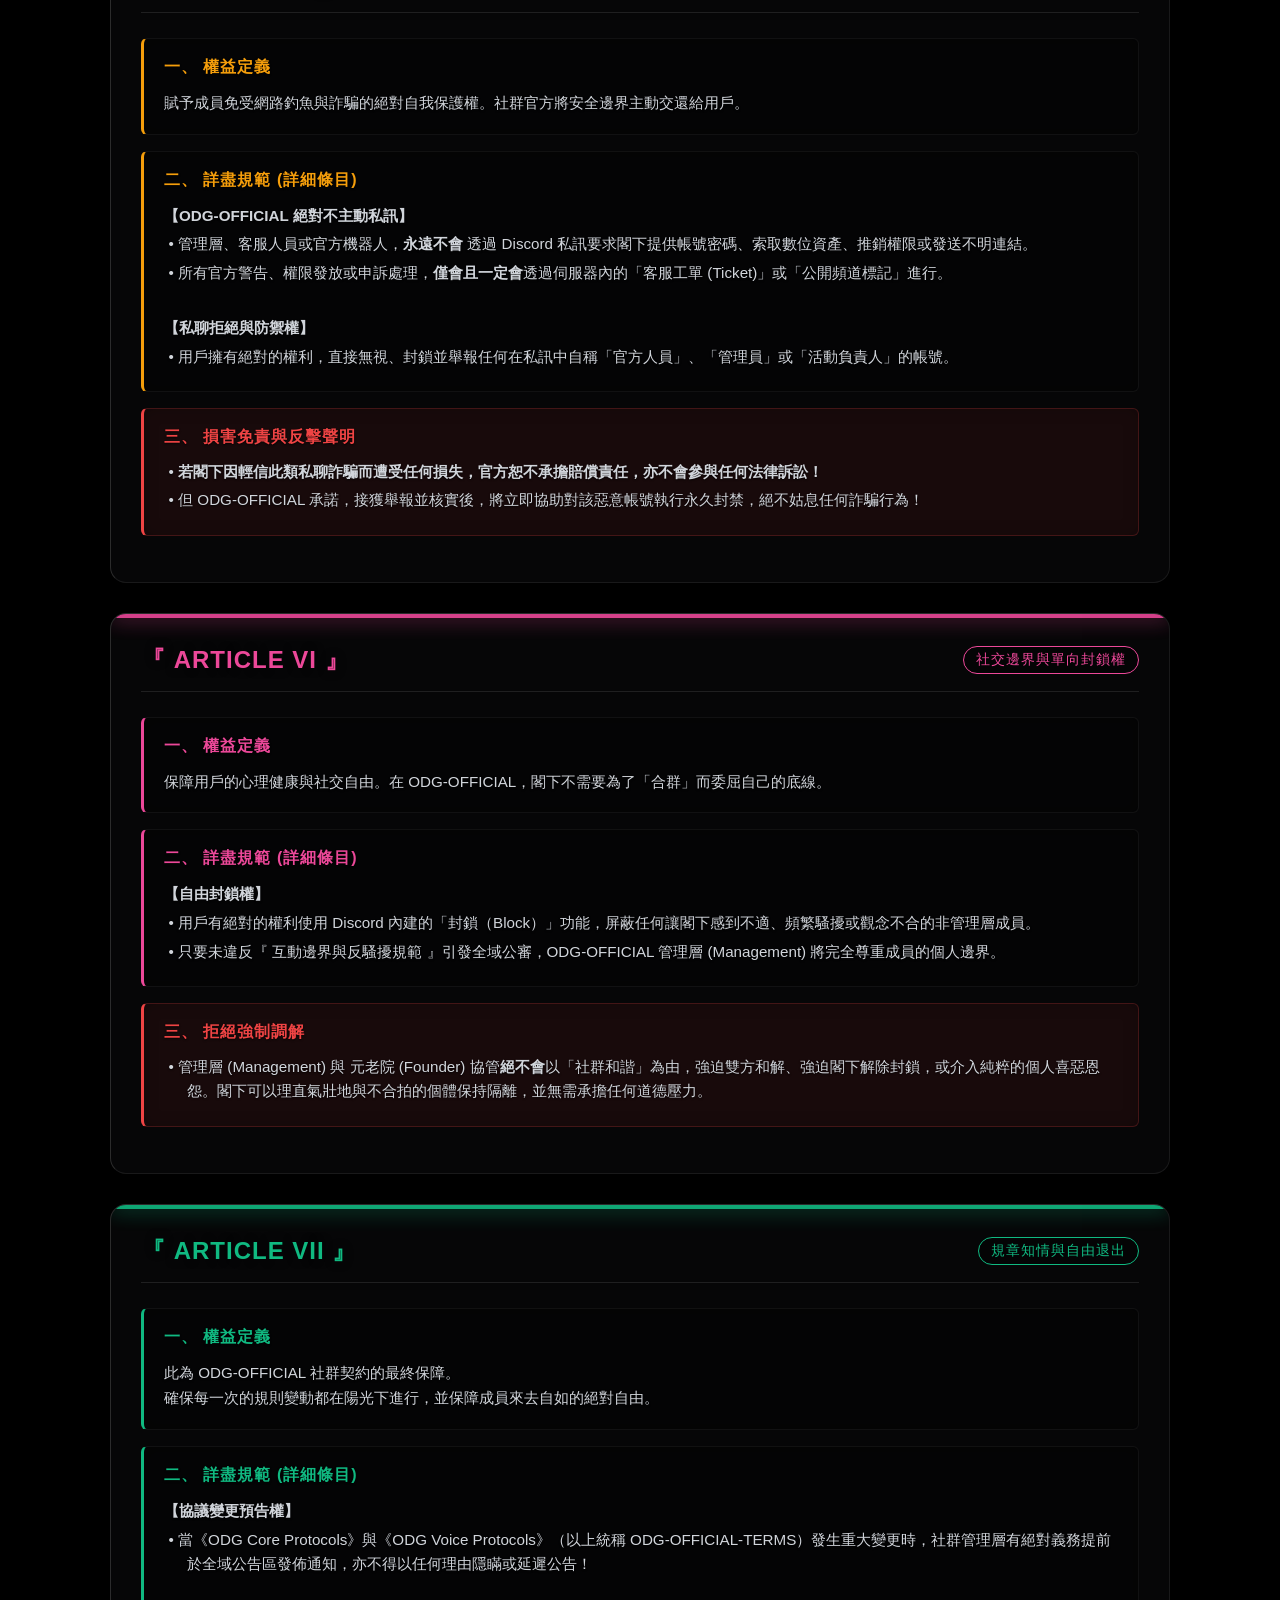
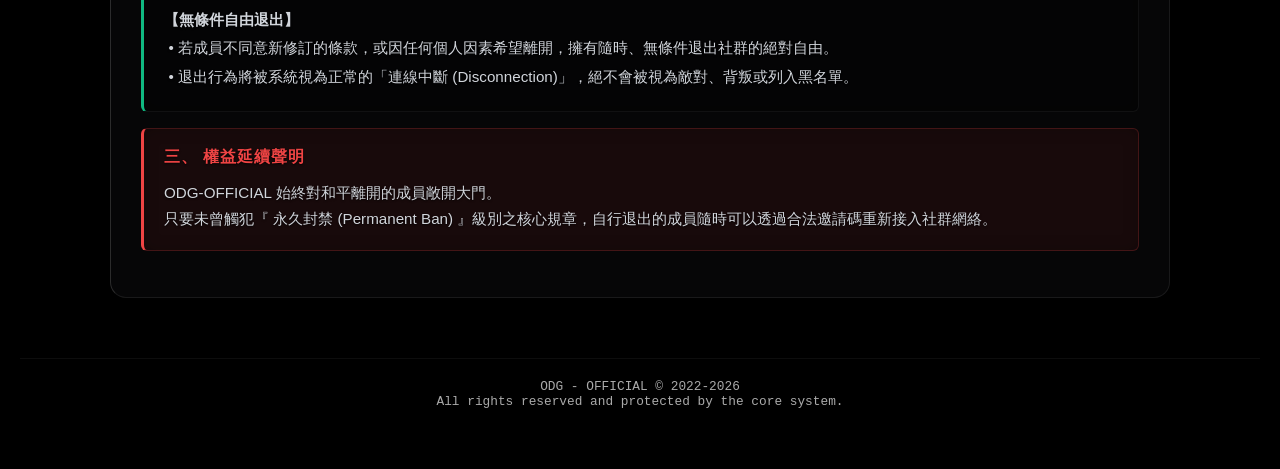
==== commit 7f2c7c51: "Update index.html" ====
--- a/enforceable-rights/index.html
+++ b/enforceable-rights/index.html
@@ -146,6 +146,9 @@
                     「資訊免打擾權」不包含阻擋 <strong>全域性重大安全警報 (@everyone / @here)</strong> 或 <strong>管理員的直接標記 (@User)</strong>。<br>
                     當涉及伺服器存亡、協議重大更新或直接針對個人的安全警告時，系統通知將強制穿透免打擾設定。
                 </div>
+                <div class="punishment-note">
+                    請注意：屏蔽重要信息所帶來的一系列後果需閣下自行承擔，届時 ODG-OFFICIAL 僅盡告知義務！
+                </div>
             </div>
             <div class="legal-subcard punishment">
                 <div class="legal-section-title">四、 條款限制</div>
